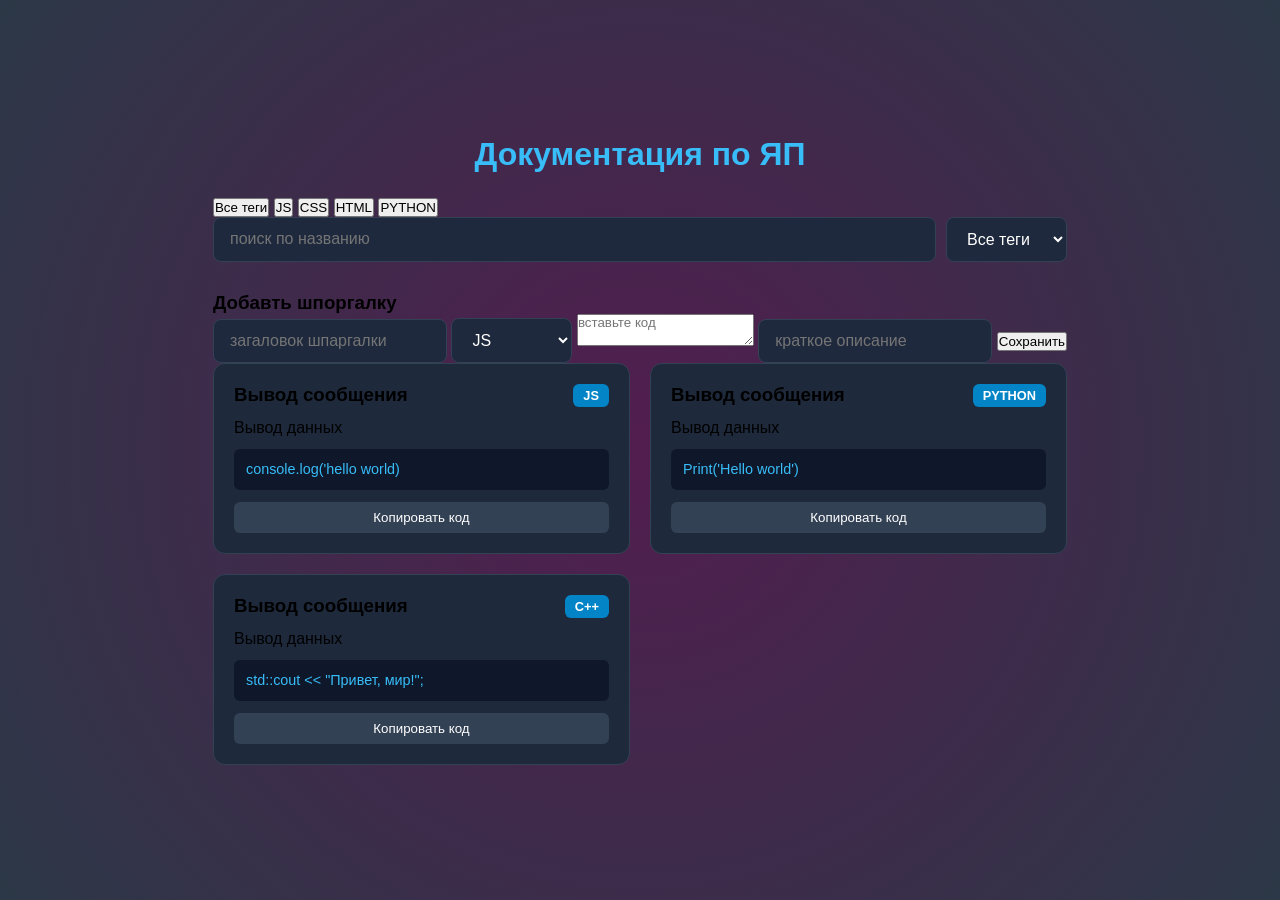
==== index.html @ 8370b9a8 "Add files via upload" ====
<!DOCTYPE html>
<html lang="ru">

<head>
    <meta charset="UTF-8">
    <meta charset="viewport" content="width=devise-width, initial-scale=1.0">
    <title>CodeSnippet Vault</title>
    <link rel="stylesheet" href="документация.css">
</head>

<body>
    <div class="container">
        <h1>Документация по ЯП</h1>
        <div class="lang-tabs">
            <button class="tab-btn active" data-lang="ALL">Все теги</button>
            <button class="tab-btn" data-lang="JS">JS</button>
            <button class="tab-btn" data-lang="CSS">CSS</button>
            <button class="tab-btn" data-lang="HTML">HTML</button>
            <button class="tab-btn" data-lang="PYTHON">PYTHON</button>
        </div>
        <div class="search-box">
            <input type="text" id="searchInput" placeholder="поиск по названию">
            <select id="tagFilter">
            <option value="ALL">Все теги</option>
            <option value="JS"> JS</option>
            <option value="CSS">CSS</option>
            <option value="HTML">HTML</option>
            <option value="PYTHON">PYTHON</option>
        </select>
        </div>

        <form id="addSnippetForm" class="snippet-form">
            <h3>Добавть шпоргалку</h3>
            <input type="text" id="newTitle" placeholder="загаловок шпаргалки" required>
            <select id="newLang" required>
                    <option value="JS"> JS</option>
                    <option value="CSS">CSS</option>
                    <option value="HTML">HTML</option>
                    <option value="PYTHON">PYTHON</option>
                </select>
            <textarea id="newCode" placeholder="вставьте код" required></textarea>
            <input type="text" id="newDesc" placeholder="краткое описание" required>
            <button type="submit" class="submit-btn">Сохранить</button>
        </form>
        <div id="snippetsContainer" class="snippets-grid">
        </div>
    </div>
    <script src="документация.js"></script>
</body>

</html>
---- документация.css ----
* {
    margin: 0;
    padding: 0;
    box-sizing: border-box;
    font-family: 'Segoe UI', Tahoma, Geneva, Verdana, sans-serif;
}

body {
    background: radial-gradient( circle, #521d4f, #2c3847);
    margin: 0;
    padding: 30px 20px;
    min-height: 100vh;
    background-attachment: fixed;
    display: flex;
    justify-content: center;
    align-items: center;
    height: 100vh;
}

.container {
    max-width: 900px;
    margin: 0 auto;
}

h1 {
    text-align: center;
    margin-bottom: 25px;
    color: #38bdf8;
}

.search-box {
    display: flex;
    gap: 10px;
    margin-bottom: 30px;
}

input,
select {
    padding: 12px 16px;
    background: #1e293d;
    border: 1px solid #334155;
    color: #fff;
    border-radius: 8px;
    font-size: 1rem;
}

input {
    flex: 1;
}

.snippets-grid {
    display: grid;
    grid-template-columns: repeat(auto-fill, minmax(280px, 1fr));
    gap: 20px;
}

.card {
    background: #1e293b;
    border: 1px solid #334155;
    border-radius: 12px;
    padding: 20px;
    display: flex;
    flex-direction: column;
    gap: 12px;
    position: relative;
}

.card-header {
    display: flex;
    justify-content: space-between;
    align-items: center;
}

.tag {
    background: #0284c7;
    color: #fff;
    padding: 4px 10px;
    border-radius: 6px;
    font-size: 0.8rem;
    font-weight: bold;
}

pre {
    background: #0f172a;
    padding: 12px;
    border-radius: 6px;
    overflow-x: auto;
    font-family: 'Courier New', Courier, monospace;
    color: #38bdf8;
    font-size: 0.9rem;
}

.copy-btn {
    background: #334155;
    color: #fff;
    border: none;
    padding: 8px;
    border-radius: 6px;
    cursor: pointer;
    transition: background 0.2s;
}

.copy-btn:hover {
    background: #38bdf8;
    color: #0f172a;
}
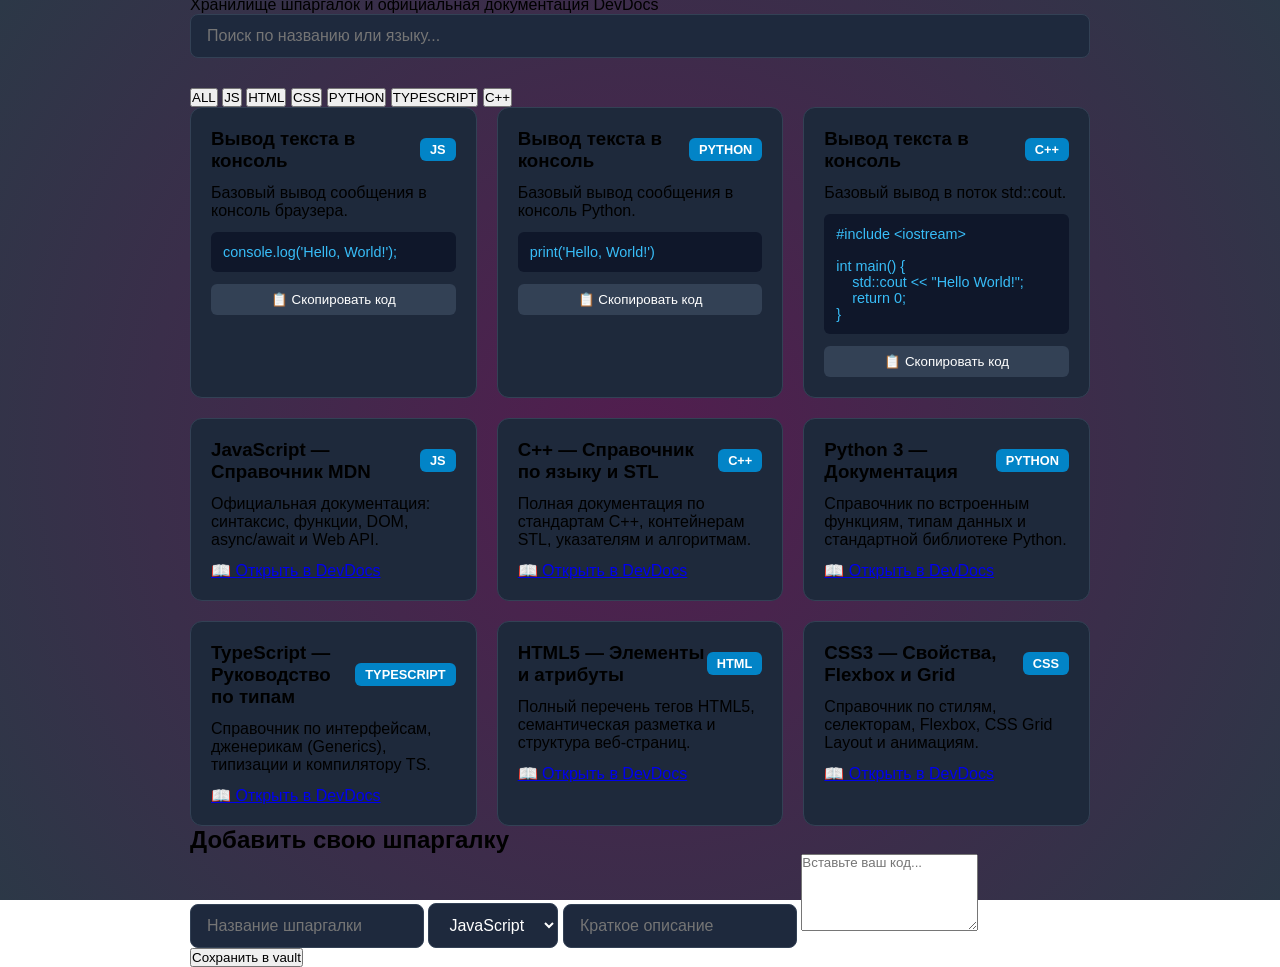
==== commit a85b3321: "Update index.html" ====
--- a/index.html
+++ b/index.html
@@ -1,51 +1,58 @@
-<!DOCTYPE html>
-<html lang="ru">
 
-<head>
-    <meta charset="UTF-8">
-    <meta charset="viewport" content="width=devise-width, initial-scale=1.0">
-    <title>CodeSnippet Vault</title>
-    <link rel="stylesheet" href="документация.css">
-</head>
-
-<body>
-    <div class="container">
-        <h1>Документация по ЯП</h1>
-        <div class="lang-tabs">
-            <button class="tab-btn active" data-lang="ALL">Все теги</button>
-            <button class="tab-btn" data-lang="JS">JS</button>
-            <button class="tab-btn" data-lang="CSS">CSS</button>
-            <button class="tab-btn" data-lang="HTML">HTML</button>
-            <button class="tab-btn" data-lang="PYTHON">PYTHON</button>
-        </div>
-        <div class="search-box">
-            <input type="text" id="searchInput" placeholder="поиск по названию">
-            <select id="tagFilter">
-            <option value="ALL">Все теги</option>
-            <option value="JS"> JS</option>
-            <option value="CSS">CSS</option>
-            <option value="HTML">HTML</option>
-            <option value="PYTHON">PYTHON</option>
-        </select>
-        </div>
-
-        <form id="addSnippetForm" class="snippet-form">
-            <h3>Добавть шпоргалку</h3>
-            <input type="text" id="newTitle" placeholder="загаловок шпаргалки" required>
-            <select id="newLang" required>
-                    <option value="JS"> JS</option>
-                    <option value="CSS">CSS</option>
-                    <option value="HTML">HTML</option>
-                    <option value="PYTHON">PYTHON</option>
-                </select>
-            <textarea id="newCode" placeholder="вставьте код" required></textarea>
-            <input type="text" id="newDesc" placeholder="краткое описание" required>
-            <button type="submit" class="submit-btn">Сохранить</button>
-        </form>
-        <div id="snippetsContainer" class="snippets-grid">
-        </div>
-    </div>
-    <script src="документация.js"></script>
-</body>
-
-</html>+            <!DOCTYPE1. html>
+<html lang="ru">
+<head>
+    <meta charset="UTF-8">
+    <meta name="viewport" content="width=device-width, initial-scale=1.0">
+    <title>CodeSnippet Vault & DevDocs</title>
+    <link rel="stylesheet" href="документация.css">
+</head>
+<body>
+    <div class="container">
+        <header>
+            <h1>CodeSnippet Vault</h1>
+            <p>Хранилище шпаргалок и официальная документация DevDocs</p>
+        </header>
+
+        <!-- Поиск -->
+        <div class="search-box">
+            <input type="text" id="searchInput" placeholder="Поиск по названию или языку...">
+        </div>
+
+        <!-- Вкладки категорий -->
+        <div class="tabs" id="tabButtons">
+            <button class="tab-btn active" data-lang="ALL">ALL</button>
+            <button class="tab-btn" data-lang="JS">JS</button>
+            <button class="tab-btn" data-lang="HTML">HTML</button>
+            <button class="tab-btn" data-lang="CSS">CSS</button>
+            <button class="tab-btn" data-lang="PYTHON">PYTHON</button>
+            <button class="tab-btn" data-lang="TYPESCRIPT">TYPESCRIPT</button>
+            <button class="tab-btn" data-lang="C++">C++</button>
+        </div>
+
+        <!-- Контейнер для карточек -->
+        <main id="snippetsContainer" class="snippets-grid"></main>
+
+        <!-- Форма добавления своей шпаргалки -->
+        <section class="form-section">
+            <h2>Добавить свою шпаргалку</h2>
+            <form id="addForm">
+                <input type="text" id="newTitle" placeholder="Название шпаргалки" required>
+                <select id="newLang" required>
+                    <option value="JS">JavaScript</option>
+                    <option value="HTML">HTML</option>
+                    <option value="CSS">CSS</option>
+                    <option value="PYTHON">Python</option>
+                    <option value="TYPESCRIPT">TypeScript</option>
+                    <option value="C++">C++</option>
+                </select>
+                <input type="text" id="newDesc" placeholder="Краткое описание" required>
+                <textarea id="newCode" placeholder="Вставьте ваш код..." rows="5"></textarea>
+                <button type="submit" class="submit-btn">Сохранить в vault</button>
+            </form>
+        </section>
+    </div>
+
+    <script src="документация.js"></script>
+</body>
+</html>
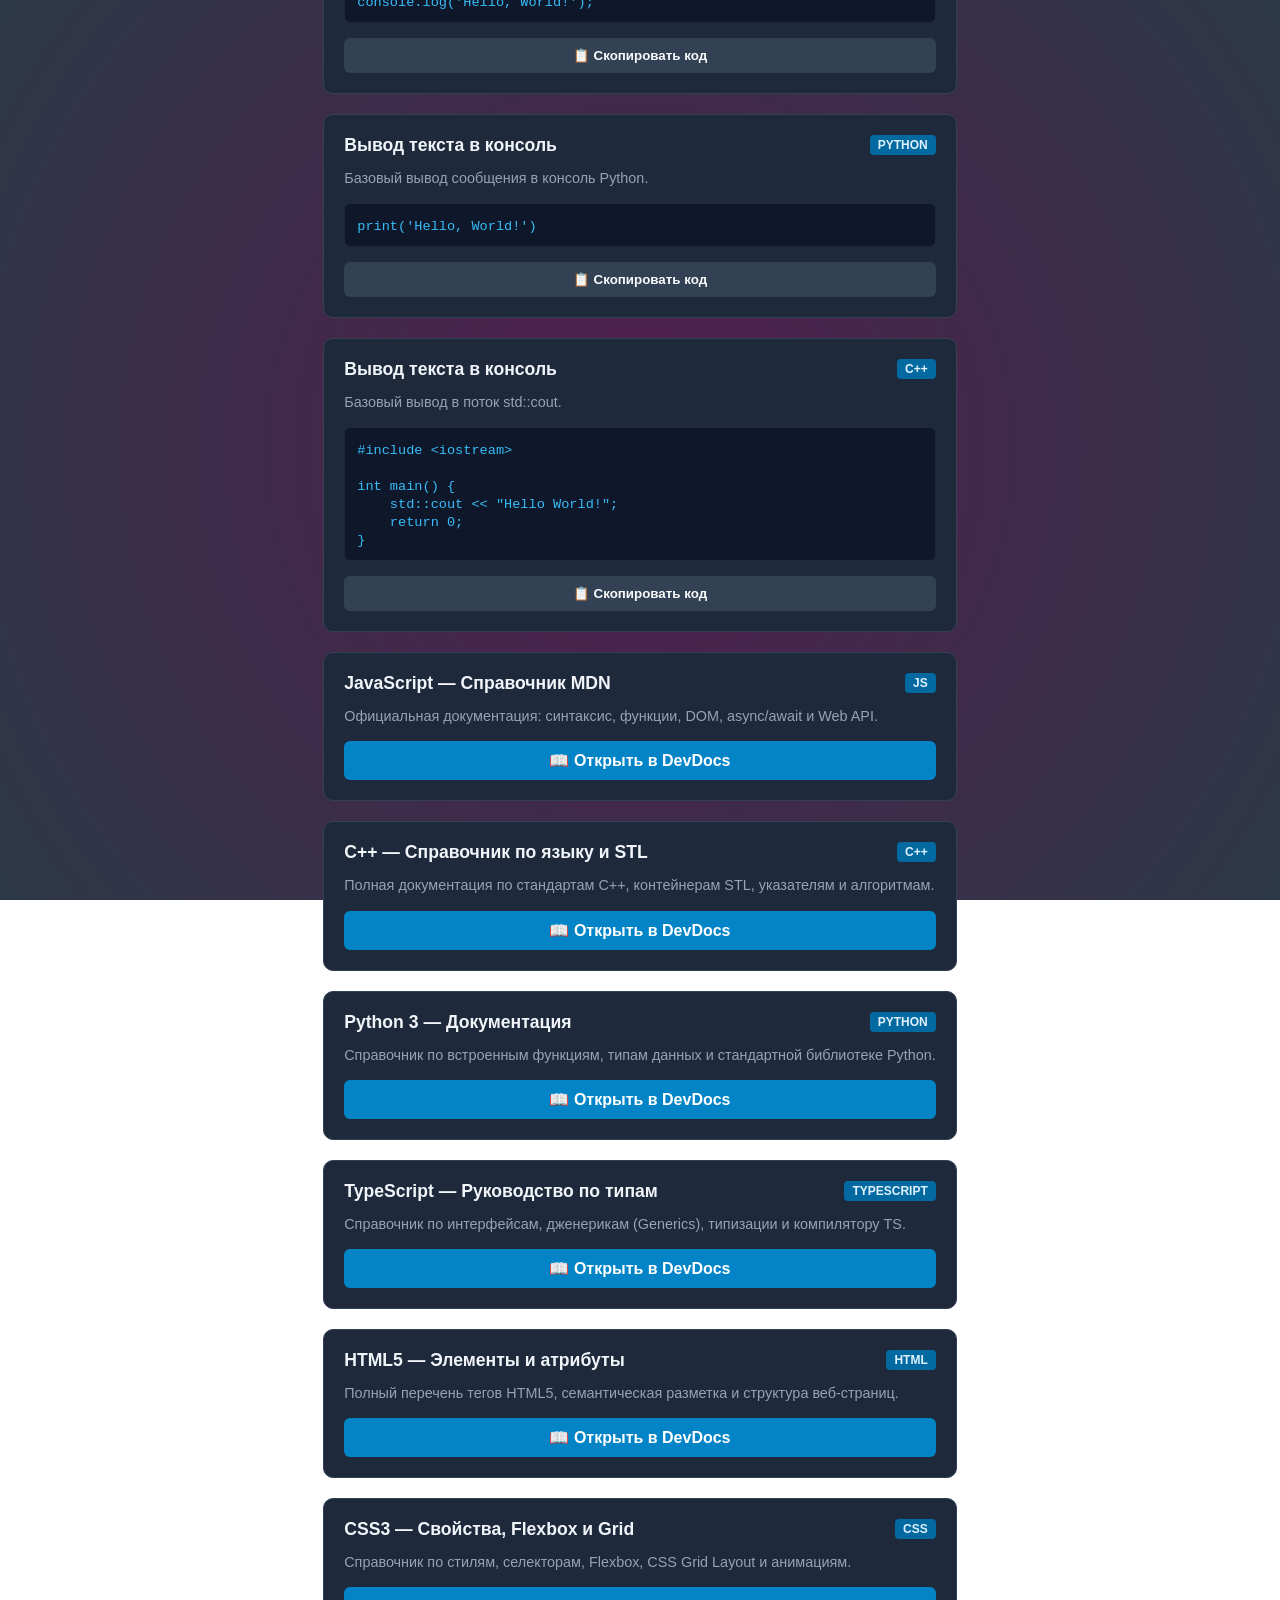
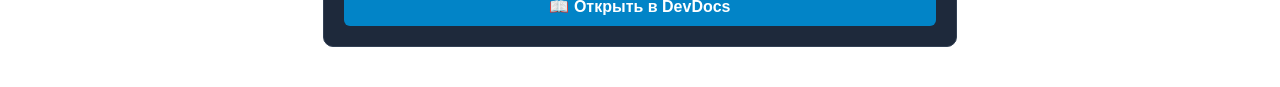
==== commit 0df67bd9: "Update index.html" ====
--- a/index.html
+++ b/index.html
@@ -1,5 +1,4 @@
-
-            <!DOCTYPE1. html>
+<!DOCTYPE html>
 <html lang="ru">
 <head>
     <meta charset="UTF-8">
@@ -30,11 +29,8 @@
             <button class="tab-btn" data-lang="C++">C++</button>
         </div>
 
-        <!-- Контейнер для карточек -->
-        <main id="snippetsContainer" class="snippets-grid"></main>
-
-        <!-- Форма добавления своей шпаргалки -->
-        <section class="form-section">
+        <!-- Форма добавления шпаргалки (теперь находится над карточками) -->
+        <section class="form-section" style="margin-bottom: 30px;">
             <h2>Добавить свою шпаргалку</h2>
             <form id="addForm">
                 <input type="text" id="newTitle" placeholder="Название шпаргалки" required>
@@ -51,8 +47,12 @@
                 <button type="submit" class="submit-btn">Сохранить в vault</button>
             </form>
         </section>
+
+        <!-- Контейнер для вывода карточек -->
+        <main id="snippetsContainer" class="snippets-grid"></main>
     </div>
 
     <script src="документация.js"></script>
 </body>
 </html>
+
--- a/документация.css
+++ b/документация.css
@@ -17,90 +17,217 @@
     height: 100vh;
 }
 
-.container {
-    max-width: 900px;
-    margin: 0 auto;
-}
-
-h1 {
-    text-align: center;
-    margin-bottom: 25px;
-    color: #38bdf8;
-}
-
-.search-box {
-    display: flex;
-    gap: 10px;
-    margin-bottom: 30px;
-}
-
-input,
-select {
-    padding: 12px 16px;
-    background: #1e293d;
-    border: 1px solid #334155;
-    color: #fff;
-    border-radius: 8px;
-    font-size: 1rem;
-}
-
-input {
-    flex: 1;
-}
-
-.snippets-grid {
-    display: grid;
-    grid-template-columns: repeat(auto-fill, minmax(280px, 1fr));
-    gap: 20px;
-}
-
-.card {
-    background: #1e293b;
-    border: 1px solid #334155;
-    border-radius: 12px;
-    padding: 20px;
-    display: flex;
-    flex-direction: column;
-    gap: 12px;
-    position: relative;
-}
-
-.card-header {
-    display: flex;
-    justify-content: space-between;
-    align-items: center;
-}
-
-.tag {
-    background: #0284c7;
-    color: #fff;
-    padding: 4px 10px;
-    border-radius: 6px;
-    font-size: 0.8rem;
-    font-weight: bold;
-}
-
-pre {
-    background: #0f172a;
-    padding: 12px;
-    border-radius: 6px;
-    overflow-x: auto;
-    font-family: 'Courier New', Courier, monospace;
-    color: #38bdf8;
-    font-size: 0.9rem;
-}
-
-.copy-btn {
-    background: #334155;
-    color: #fff;
-    border: none;
-    padding: 8px;
-    border-radius: 6px;
-    cursor: pointer;
-    transition: background 0.2s;
-}
-
-.copy-btn:hover {
-    background: #38bdf8;
-    color: #0f172a;
+.container {
+    max-width: 1100px;
+    margin: 0 auto;
+}
+
+header {
+    text-align: center;
+    margin-bottom: 30px;
+}
+
+header h1 {
+    font-size: 2.2rem;
+    color: #38bdf8;
+    margin-bottom: 8px;
+}
+
+header p {
+    color: #94a3b8;
+}
+
+/* Поиск */
+.search-box {
+    margin-bottom: 20px;
+}
+
+.search-box input {
+    width: 100%;
+    padding: 14px 18px;
+    border-radius: 8px;
+    border: 1px solid #334155;
+    background-color: #1e293b;
+    color: #fff;
+    font-size: 1rem;
+    outline: none;
+    transition: border-color 0.2s;
+}
+
+.search-box input:focus {
+    border-color: #38bdf8;
+}
+
+/* Вкладки */
+.tabs {
+    display: flex;
+    gap: 10px;
+    flex-wrap: wrap;
+    margin-bottom: 25px;
+}
+
+.tab-btn {
+    background-color: #1e293b;
+    color: #94a3b8;
+    border: 1px solid #334155;
+    padding: 8px 16px;
+    border-radius: 6px;
+    cursor: pointer;
+    font-weight: 600;
+    transition: all 0.2s;
+}
+
+.tab-btn:hover {
+    color: #fff;
+    background-color: #334155;
+}
+
+.tab-btn.active {
+    background-color: #0284c7;
+    color: #fff;
+    border-color: #0284c7;
+}
+
+/* Сетка карточек */
+.snippets-grid {
+    display: grid;
+    grid-template-columns: repeat(auto-fill, minmax(320px, 1fr));
+    gap: 20px;
+    margin-bottom: 40px;
+}
+
+.card {
+    background-color: #1e293b;
+    border: 1px solid #334155;
+    border-radius: 10px;
+    padding: 20px;
+    display: flex;
+    flex-direction: column;
+    justify-content: space-between;
+}
+
+.card-header {
+    display: flex;
+    justify-content: space-between;
+    align-items: flex-start;
+    margin-bottom: 12px;
+    gap: 10px;
+}
+
+.card-header h3 {
+    font-size: 1.1rem;
+    color: #f1f5f9;
+}
+
+.tag {
+    background-color: #0369a1;
+    color: #e0f2fe;
+    font-size: 0.75rem;
+    padding: 3px 8px;
+    border-radius: 4px;
+    font-weight: bold;
+}
+
+.card p {
+    color: #94a3b8;
+    font-size: 0.9rem;
+    margin-bottom: 15px;
+    line-height: 1.4;
+}
+
+pre {
+    background-color: #0f172a;
+    padding: 12px;
+    border-radius: 6px;
+    overflow-x: auto;
+    margin-bottom: 15px;
+    border: 1px solid #1e293b;
+}
+
+code {
+    font-family: 'Consolas', 'Courier New', monospace;
+    color: #38bdf8;
+    font-size: 0.85rem;
+}
+
+/* Кнопки карточки */
+.card-btn {
+    width: 100%;
+    padding: 10px;
+    border-radius: 6px;
+    border: none;
+    cursor: pointer;
+    font-weight: 600;
+    transition: background-color 0.2s;
+    text-align: center;
+    box-sizing: border-box;
+}
+
+.copy-btn {
+    background-color: #334155;
+    color: #f8fafc;
+}
+
+.copy-btn:hover {
+    background-color: #475569;
+}
+
+.link-btn {
+    background-color: #0284c7;
+    color: #fff;
+    text-decoration: none;
+    display: block;
+}
+
+.link-btn:hover {
+    background-color: #0369a1;
+}
+
+/* Форма */
+.form-section {
+    background-color: #1e293b;
+    padding: 25px;
+    border-radius: 10px;
+    border: 1px solid #334155;
+}
+
+.form-section h2 {
+    margin-bottom: 20px;
+    font-size: 1.3rem;
+    color: #38bdf8;
+}
+
+#addForm {
+    display: flex;
+    flex-direction: column;
+    gap: 12px;
+}
+
+#addForm input, #addForm select, #addForm textarea {
+    padding: 12px;
+    border-radius: 6px;
+    border: 1px solid #334155;
+    background-color: #0f172a;
+    color: #fff;
+    font-size: 0.95rem;
+    outline: none;
+}
+
+#addForm input:focus, #addForm select:focus, #addForm textarea:focus {
+    border-color: #38bdf8;
+}
+
+.submit-btn {
+    background-color: #16a34a;
+    color: white;
+    border: none;
+    padding: 12px;
+    border-radius: 6px;
+    font-weight: bold;
+    cursor: pointer;
+    transition: background-color 0.2s;
+}
+
+.submit-btn:hover {
+    background-color: #15803d;
 }
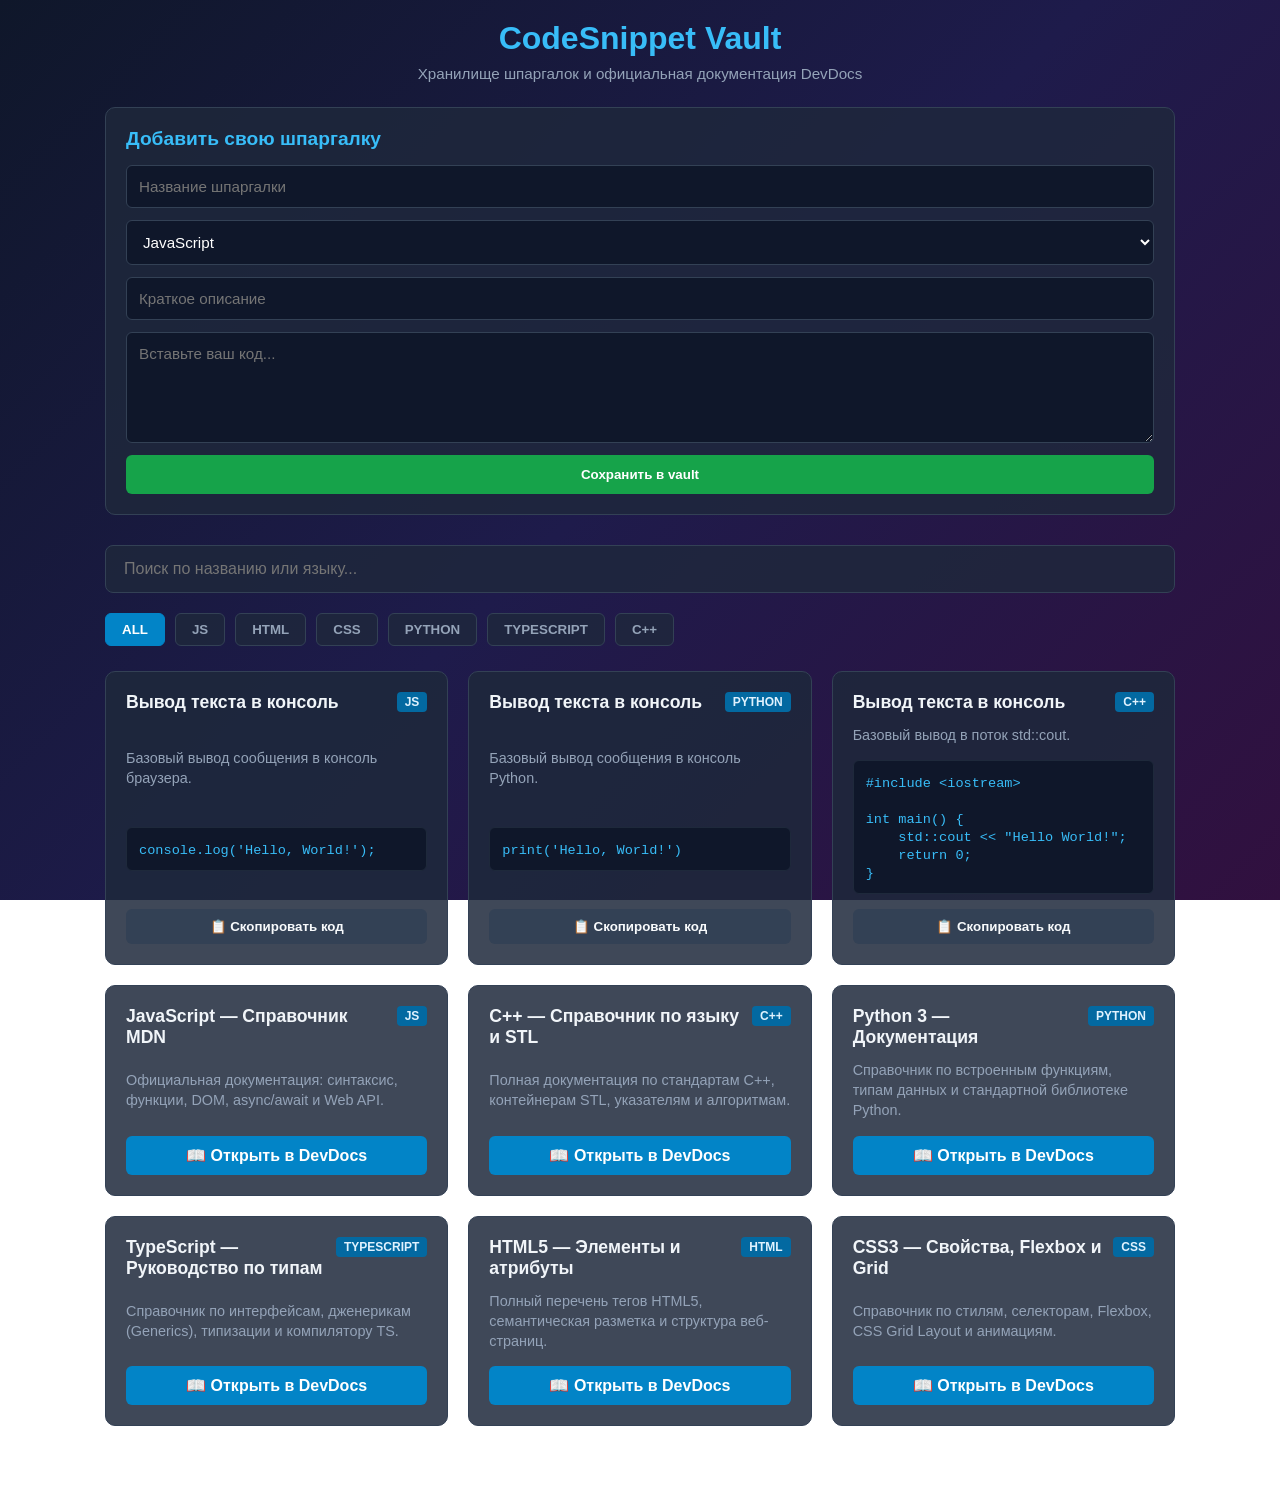
==== commit b0bd3c7c: "Update index.html" ====
--- a/index.html
+++ b/index.html
@@ -12,6 +12,23 @@
             <h1>CodeSnippet Vault</h1>
             <p>Хранилище шпаргалок и официальная документация DevDocs</p>
         </header>
+        <section class="form-section" style="margin-bottom: 30px;">
+            <h2>Добавить свою шпаргалку</h2>
+            <form id="addForm">
+                <input type="text" id="newTitle" placeholder="Название шпаргалки" required>
+                <select id="newLang" required>
+                    <option value="JS">JavaScript</option>
+                    <option value="HTML">HTML</option>
+                    <option value="CSS">CSS</option>
+                    <option value="PYTHON">Python</option>
+                    <option value="TYPESCRIPT">TypeScript</option>
+                    <option value="C++">C++</option>
+                </select>
+                <input type="text" id="newDesc" placeholder="Краткое описание" required>
+                <textarea id="newCode" placeholder="Вставьте ваш код..." rows="5"></textarea>
+                <button type="submit" class="submit-btn">Сохранить в vault</button>
+            </form>
+        </section>
 
         <!-- Поиск -->
         <div class="search-box">
@@ -30,23 +47,6 @@
         </div>
 
         <!-- Форма добавления шпаргалки (теперь находится над карточками) -->
-        <section class="form-section" style="margin-bottom: 30px;">
-            <h2>Добавить свою шпаргалку</h2>
-            <form id="addForm">
-                <input type="text" id="newTitle" placeholder="Название шпаргалки" required>
-                <select id="newLang" required>
-                    <option value="JS">JavaScript</option>
-                    <option value="HTML">HTML</option>
-                    <option value="CSS">CSS</option>
-                    <option value="PYTHON">Python</option>
-                    <option value="TYPESCRIPT">TypeScript</option>
-                    <option value="C++">C++</option>
-                </select>
-                <input type="text" id="newDesc" placeholder="Краткое описание" required>
-                <textarea id="newCode" placeholder="Вставьте ваш код..." rows="5"></textarea>
-                <button type="submit" class="submit-btn">Сохранить в vault</button>
-            </form>
-        </section>
 
         <!-- Контейнер для вывода карточек -->
         <main id="snippetsContainer" class="snippets-grid"></main>
--- a/документация.css
+++ b/документация.css
@@ -1,40 +1,54 @@
-* {
-    margin: 0;
-    padding: 0;
-    box-sizing: border-box;
-    font-family: 'Segoe UI', Tahoma, Geneva, Verdana, sans-serif;
-}
-
-body {
-    background: radial-gradient( circle, #521d4f, #2c3847);
-    margin: 0;
-    padding: 30px 20px;
-    min-height: 100vh;
-    background-attachment: fixed;
-    display: flex;
-    justify-content: center;
-    align-items: center;
-    height: 100vh;
-}
-
+/* Полный сброс ограничений прокрутки */
+*, *::before, *::after {
+    box-sizing: border-box;
+    margin: 0;
+    padding: 0;
+    font-family: 'Segoe UI', Tahoma, Geneva, Verdana, sans-serif;
+}
+
+html {
+    display: block !important;
+    height: auto !important;
+    min-height: 100% !important;
+    overflow-y: scroll !important;
+    overflow-x: hidden !important;
+}
+
+body {
+    display: block !important;
+    /* Твой оригинальный фон */
+    background: linear-gradient(135deg, #0f172a 0%, #1e1b4b 50%, #31103f 100%) fixed !important;
+    color: #f8fafc !important;
+    width: 100% !important;
+    height: auto !important;
+    min-height: 100vh !important;
+    position: relative !important;
+    overflow-y: visible !important;
+    overflow-x: hidden !important;
+}
+
 .container {
+    display: block !important;
     max-width: 1100px;
-    margin: 0 auto;
+    margin: 0 auto !important;
+    padding: 20px 15px !important;
+    height: auto !important;
 }
 
 header {
     text-align: center;
-    margin-bottom: 30px;
+    margin-bottom: 25px;
 }
 
 header h1 {
-    font-size: 2.2rem;
+    font-size: 2rem;
     color: #38bdf8;
     margin-bottom: 8px;
 }
 
 header p {
     color: #94a3b8;
+    font-size: 0.95rem;
 }
 
 /* Поиск */
@@ -47,7 +61,7 @@
     padding: 14px 18px;
     border-radius: 8px;
     border: 1px solid #334155;
-    background-color: #1e293b;
+    background-color: rgba(30, 41, 59, 0.8);
     color: #fff;
     font-size: 1rem;
     outline: none;
@@ -58,7 +72,7 @@
     border-color: #38bdf8;
 }
 
-/* Вкладки */
+/* Вкладки категорий */
 .tabs {
     display: flex;
     gap: 10px;
@@ -67,7 +81,7 @@
 }
 
 .tab-btn {
-    background-color: #1e293b;
+    background-color: rgba(30, 41, 59, 0.8);
     color: #94a3b8;
     border: 1px solid #334155;
     padding: 8px 16px;
@@ -88,16 +102,67 @@
     border-color: #0284c7;
 }
 
+/* Форма добавления шпаргалки */
+.form-section {
+    background-color: rgba(30, 41, 59, 0.8);
+    padding: 20px;
+    border-radius: 10px;
+    border: 1px solid #334155;
+    margin-bottom: 30px;
+}
+
+.form-section h2 {
+    margin-bottom: 15px;
+    font-size: 1.2rem;
+    color: #38bdf8;
+}
+
+#addForm {
+    display: flex;
+    flex-direction: column;
+    gap: 12px;
+}
+
+#addForm input, #addForm select, #addForm textarea {
+    padding: 12px;
+    border-radius: 6px;
+    border: 1px solid #334155;
+    background-color: #0f172a;
+    color: #fff;
+    font-size: 0.95rem;
+    outline: none;
+    width: 100%;
+}
+
+#addForm input:focus, #addForm select:focus, #addForm textarea:focus {
+    border-color: #38bdf8;
+}
+
+.submit-btn {
+    background-color: #16a34a;
+    color: white;
+    border: none;
+    padding: 12px;
+    border-radius: 6px;
+    font-weight: bold;
+    cursor: pointer;
+    transition: background-color 0.2s;
+}
+
+.submit-btn:hover {
+    background-color: #15803d;
+}
+
 /* Сетка карточек */
 .snippets-grid {
     display: grid;
-    grid-template-columns: repeat(auto-fill, minmax(320px, 1fr));
+    grid-template-columns: repeat(auto-fill, minmax(300px, 1fr));
     gap: 20px;
     margin-bottom: 40px;
 }
 
 .card {
-    background-color: #1e293b;
+    background-color: rgba(30, 41, 59, 0.85);
     border: 1px solid #334155;
     border-radius: 10px;
     padding: 20px;
@@ -150,7 +215,7 @@
     font-size: 0.85rem;
 }
 
-/* Кнопки карточки */
+/* Кнопки карточек */
 .card-btn {
     width: 100%;
     padding: 10px;
@@ -182,52 +247,3 @@
 .link-btn:hover {
     background-color: #0369a1;
 }
-
-/* Форма */
-.form-section {
-    background-color: #1e293b;
-    padding: 25px;
-    border-radius: 10px;
-    border: 1px solid #334155;
-}
-
-.form-section h2 {
-    margin-bottom: 20px;
-    font-size: 1.3rem;
-    color: #38bdf8;
-}
-
-#addForm {
-    display: flex;
-    flex-direction: column;
-    gap: 12px;
-}
-
-#addForm input, #addForm select, #addForm textarea {
-    padding: 12px;
-    border-radius: 6px;
-    border: 1px solid #334155;
-    background-color: #0f172a;
-    color: #fff;
-    font-size: 0.95rem;
-    outline: none;
-}
-
-#addForm input:focus, #addForm select:focus, #addForm textarea:focus {
-    border-color: #38bdf8;
-}
-
-.submit-btn {
-    background-color: #16a34a;
-    color: white;
-    border: none;
-    padding: 12px;
-    border-radius: 6px;
-    font-weight: bold;
-    cursor: pointer;
-    transition: background-color 0.2s;
-}
-
-.submit-btn:hover {
-    background-color: #15803d;
-}
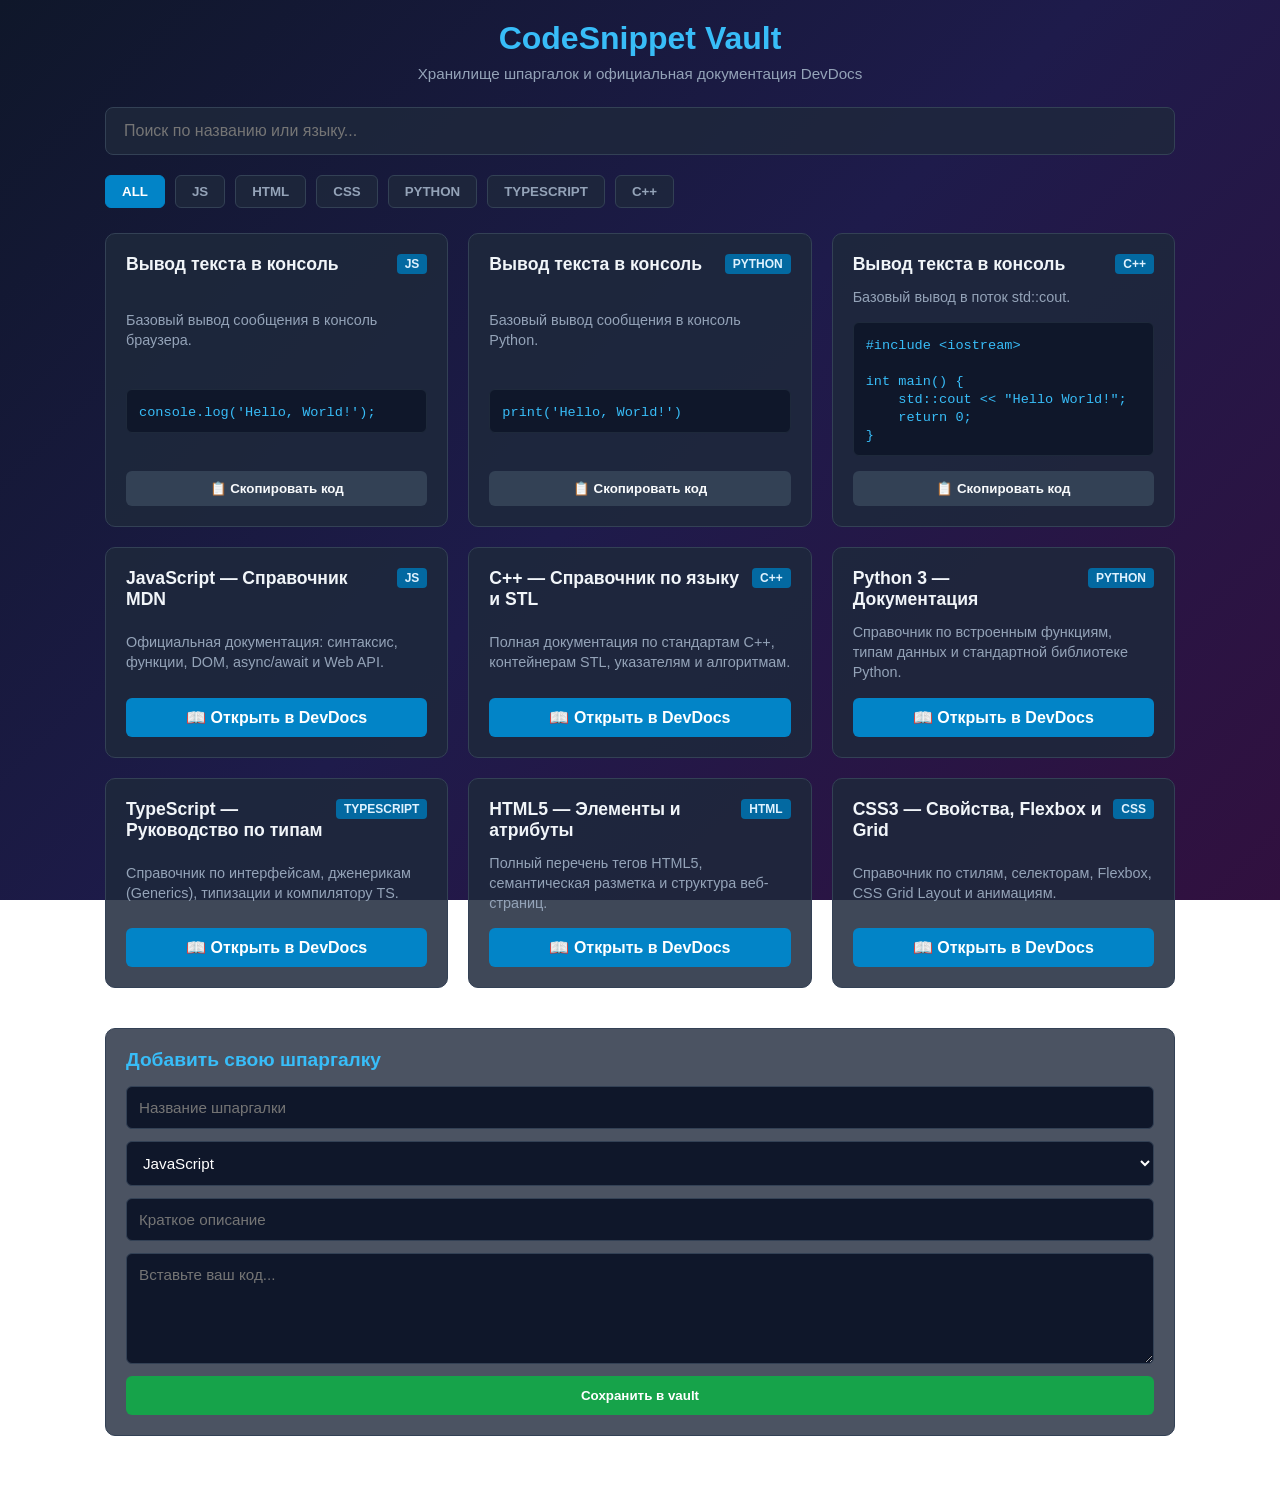
==== commit 4c788238: "Update index.html" ====
--- a/index.html
+++ b/index.html
@@ -12,23 +12,7 @@
             <h1>CodeSnippet Vault</h1>
             <p>Хранилище шпаргалок и официальная документация DevDocs</p>
         </header>
-        <section class="form-section" style="margin-bottom: 30px;">
-            <h2>Добавить свою шпаргалку</h2>
-            <form id="addForm">
-                <input type="text" id="newTitle" placeholder="Название шпаргалки" required>
-                <select id="newLang" required>
-                    <option value="JS">JavaScript</option>
-                    <option value="HTML">HTML</option>
-                    <option value="CSS">CSS</option>
-                    <option value="PYTHON">Python</option>
-                    <option value="TYPESCRIPT">TypeScript</option>
-                    <option value="C++">C++</option>
-                </select>
-                <input type="text" id="newDesc" placeholder="Краткое описание" required>
-                <textarea id="newCode" placeholder="Вставьте ваш код..." rows="5"></textarea>
-                <button type="submit" class="submit-btn">Сохранить в vault</button>
-            </form>
-        </section>
+        
 
         <!-- Поиск -->
         <div class="search-box">
@@ -50,6 +34,23 @@
 
         <!-- Контейнер для вывода карточек -->
         <main id="snippetsContainer" class="snippets-grid"></main>
+        <section class="form-section" style="margin-bottom: 30px;">
+            <h2>Добавить свою шпаргалку</h2>
+            <form id="addForm">
+                <input type="text" id="newTitle" placeholder="Название шпаргалки" required>
+                <select id="newLang" required>
+                    <option value="JS">JavaScript</option>
+                    <option value="HTML">HTML</option>
+                    <option value="CSS">CSS</option>
+                    <option value="PYTHON">Python</option>
+                    <option value="TYPESCRIPT">TypeScript</option>
+                    <option value="C++">C++</option>
+                </select>
+                <input type="text" id="newDesc" placeholder="Краткое описание" required>
+                <textarea id="newCode" placeholder="Вставьте ваш код..." rows="5"></textarea>
+                <button type="submit" class="submit-btn">Сохранить в vault</button>
+            </form>
+        </section>
     </div>
 
     <script src="документация.js"></script>
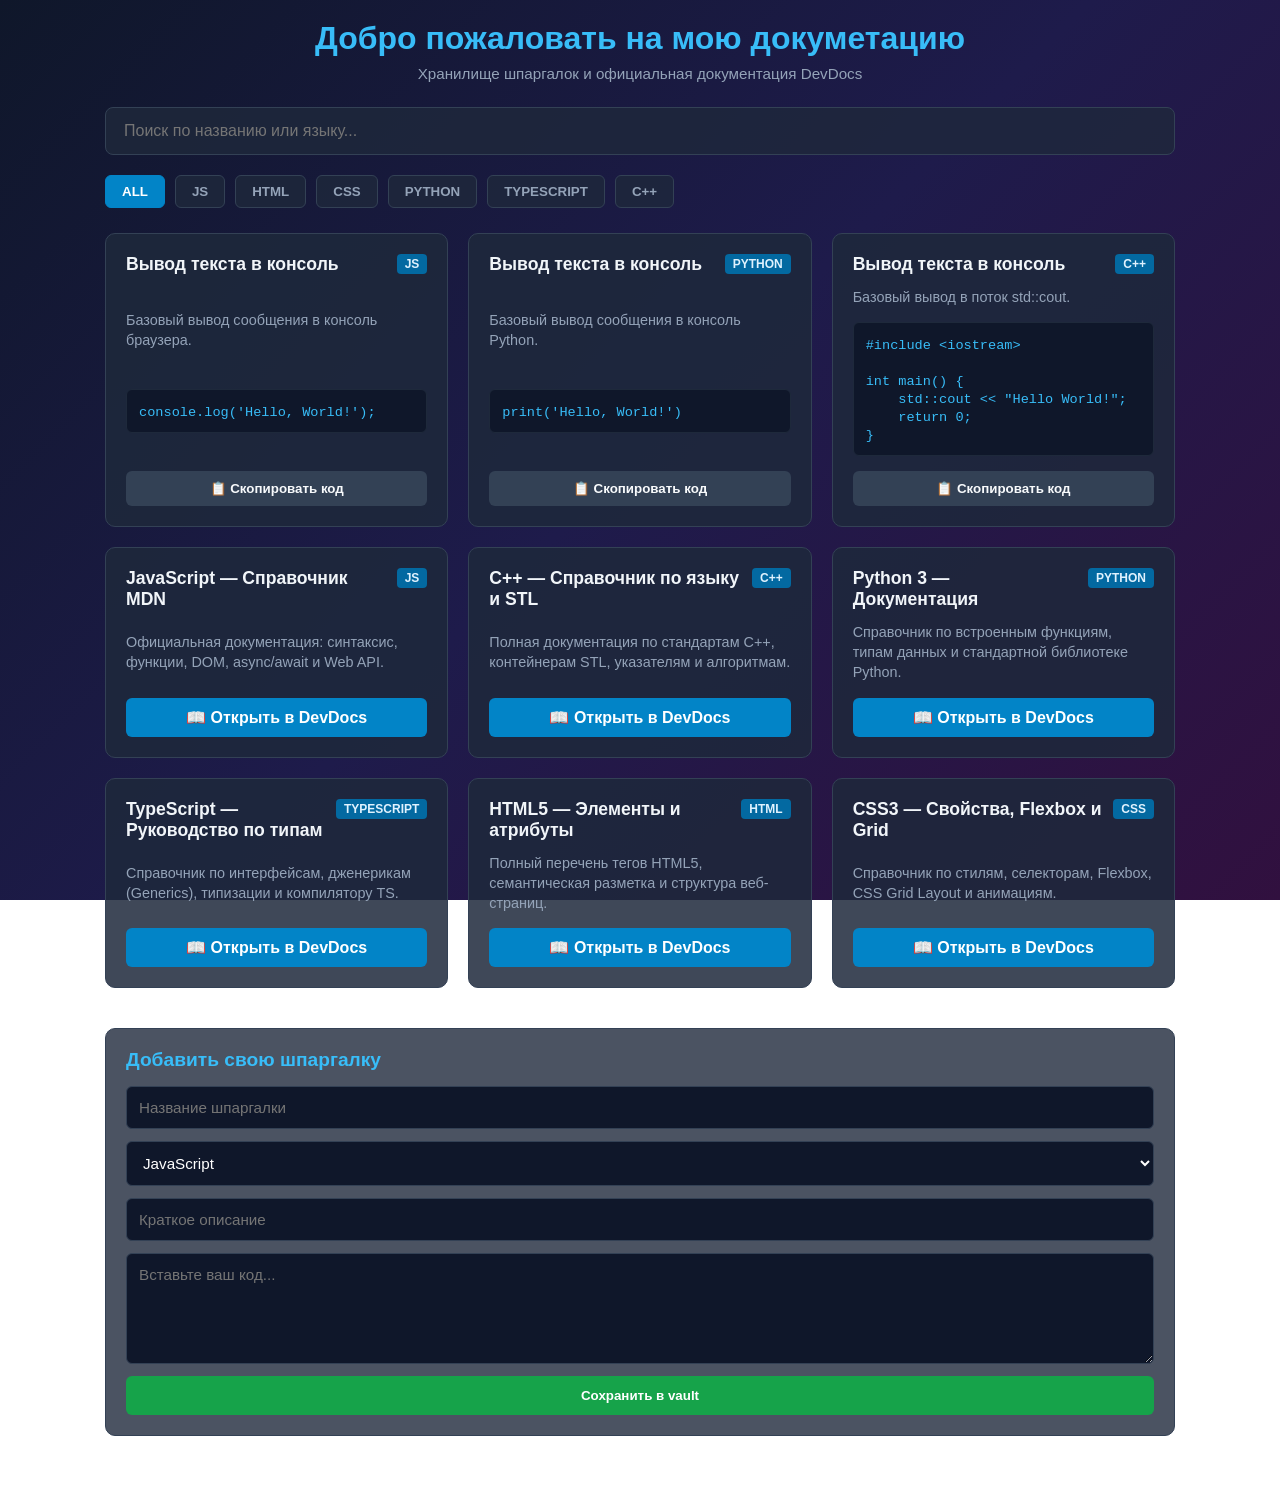
==== commit 6e18dffe: "Update index.html" ====
--- a/index.html
+++ b/index.html
@@ -9,7 +9,7 @@
 <body>
     <div class="container">
         <header>
-            <h1>CodeSnippet Vault</h1>
+            <h1>Добро пожаловать на мою докуметацию</h1>
             <p>Хранилище шпаргалок и официальная документация DevDocs</p>
         </header>
         
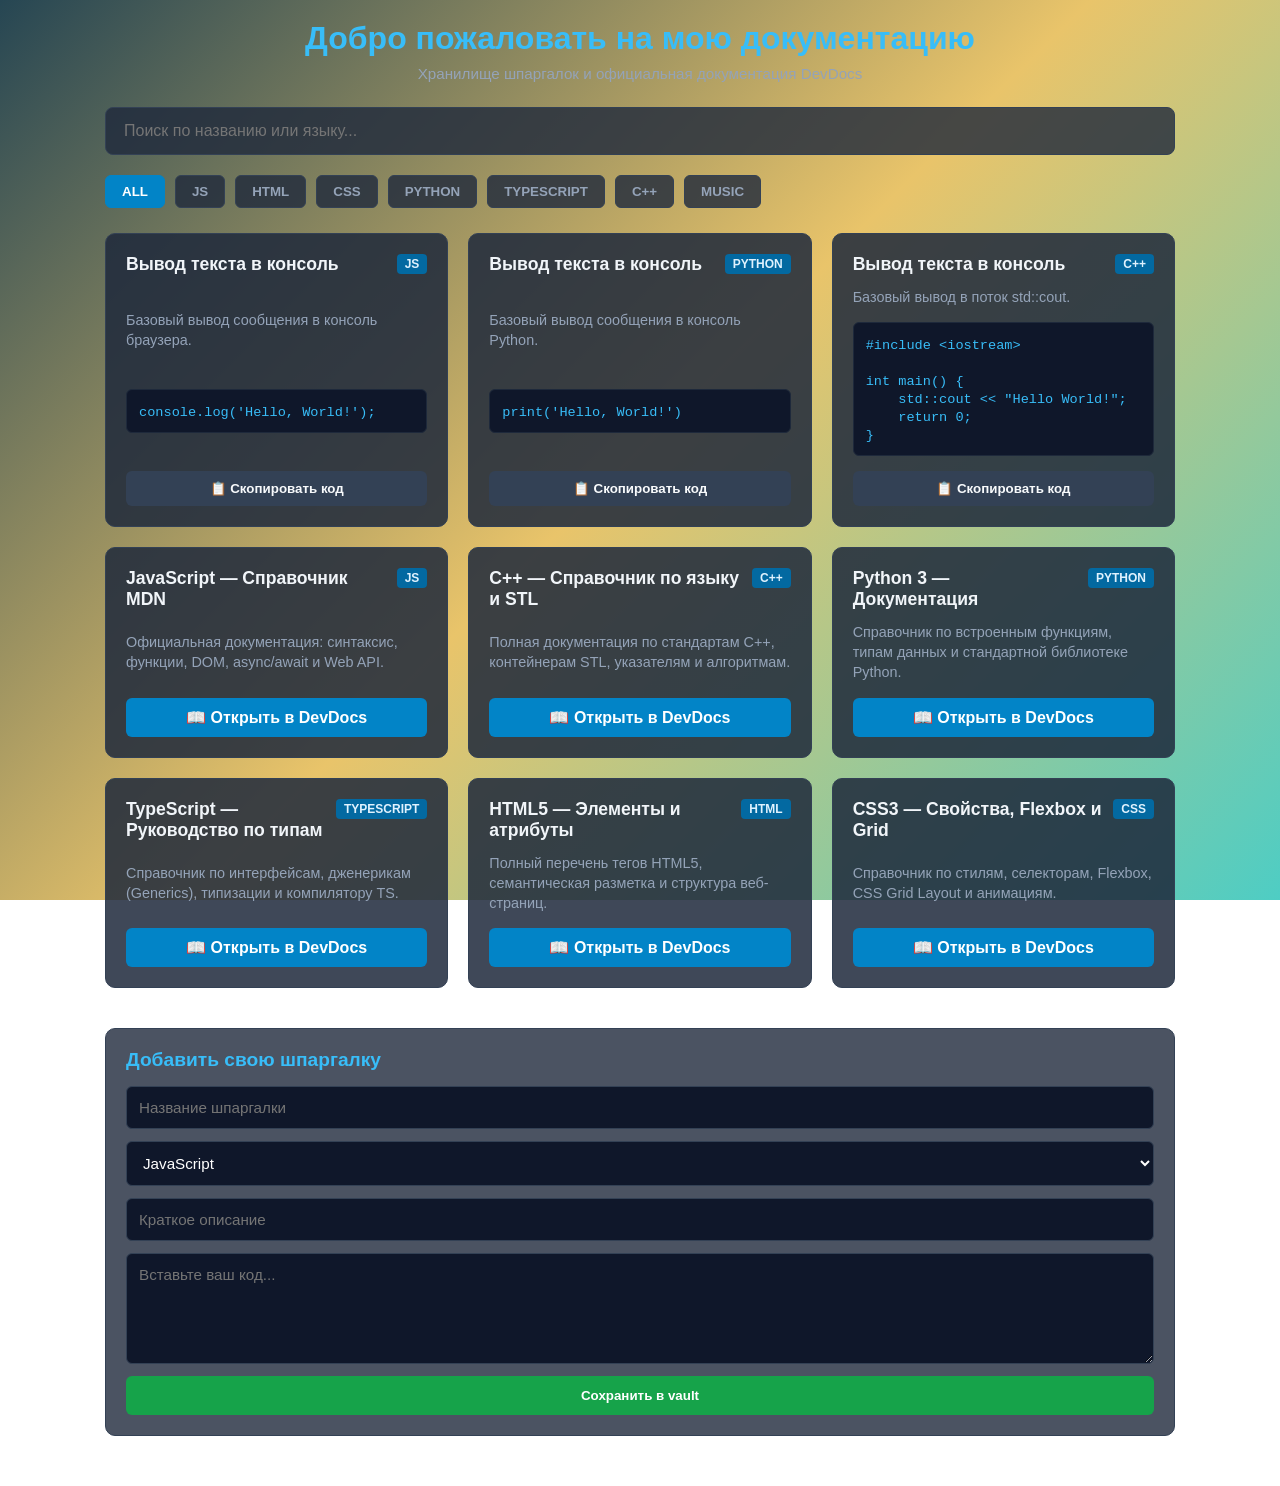
==== commit bc14fdec: "Update index.html" ====
--- a/index.html
+++ b/index.html
@@ -9,11 +9,10 @@
 <body>
     <div class="container">
         <header>
-            <h1>Добро пожаловать на мою докуметацию</h1>
+            <h1>Добро пожаловать на мою документацию</h1>
             <p>Хранилище шпаргалок и официальная документация DevDocs</p>
         </header>
         
-
         <!-- Поиск -->
         <div class="search-box">
             <input type="text" id="searchInput" placeholder="Поиск по названию или языку...">
@@ -28,12 +27,12 @@
             <button class="tab-btn" data-lang="PYTHON">PYTHON</button>
             <button class="tab-btn" data-lang="TYPESCRIPT">TYPESCRIPT</button>
             <button class="tab-btn" data-lang="C++">C++</button>
+            <button class="tab-btn" data-lang="MUSIC">MUSIC</button>
         </div>
-
-        <!-- Форма добавления шпаргалки (теперь находится над карточками) -->
 
         <!-- Контейнер для вывода карточек -->
         <main id="snippetsContainer" class="snippets-grid"></main>
+
         <section class="form-section" style="margin-bottom: 30px;">
             <h2>Добавить свою шпаргалку</h2>
             <form id="addForm">
@@ -45,6 +44,7 @@
                     <option value="PYTHON">Python</option>
                     <option value="TYPESCRIPT">TypeScript</option>
                     <option value="C++">C++</option>
+                    <option value="MUSIC">Music</option>
                 </select>
                 <input type="text" id="newDesc" placeholder="Краткое описание" required>
                 <textarea id="newCode" placeholder="Вставьте ваш код..." rows="5"></textarea>
@@ -56,4 +56,3 @@
     <script src="документация.js"></script>
 </body>
 </html>
-
--- a/документация.css
+++ b/документация.css
@@ -17,7 +17,7 @@
 body {
     display: block !important;
     /* Твой оригинальный фон */
-    background: linear-gradient(135deg, #0f172a 0%, #1e1b4b 50%, #31103f 100%) fixed !important;
+    background: linear-gradient(135deg, #264653 0%, #E9C46A 50%, #4ECDC4 100%) fixed !important;
     color: #f8fafc !important;
     width: 100% !important;
     height: auto !important;
